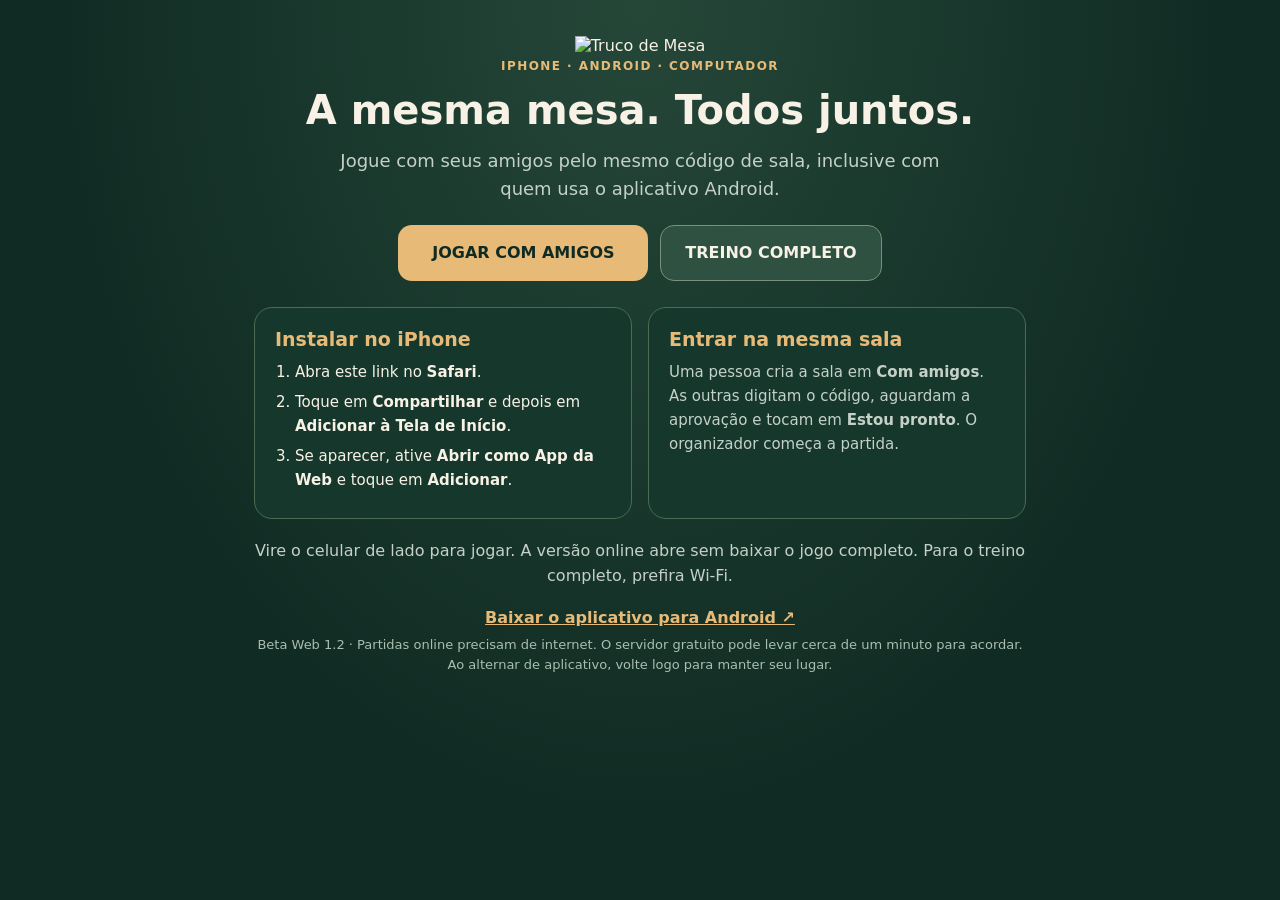
==== deployment/web_public/index.html @ ecbd345a "Add lightweight installable iPhone client sharing Android rooms" ====
<!doctype html>
<html lang="pt-BR">
<head>
  <meta charset="utf-8">
  <meta name="viewport" content="width=device-width, initial-scale=1, maximum-scale=1, viewport-fit=cover">
  <meta name="theme-color" content="#102b23">
  <meta name="apple-mobile-web-app-capable" content="yes">
  <meta name="apple-mobile-web-app-status-bar-style" content="black-translucent">
  <meta name="apple-mobile-web-app-title" content="Truco de Mesa">
  <meta name="description" content="Truco de Mesa no iPhone, Android e computador. Entre na mesma sala dos seus amigos.">
  <link rel="manifest" href="manifest.webmanifest">
  <link rel="apple-touch-icon" href="icons/apple-touch-icon.png">
  <link rel="icon" href="icons/icon-192.png">
  <title>Truco de Mesa · Jogar com amigos</title>
  
  <style>
    :root{color-scheme:dark;font-family:system-ui,-apple-system,BlinkMacSystemFont,sans-serif;background:#102b23;color:#f8f1e6}
    *{box-sizing:border-box}body{margin:0;min-height:100vh;min-height:100dvh;background:radial-gradient(ellipse at top,#254738,#102b23 65%)}
    button,a,input{font:inherit}button,.download{cursor:pointer;touch-action:manipulation}button{border:0;border-radius:14px;padding:17px 24px;font-weight:750;min-height:56px}
    .actions a{display:inline-flex;justify-content:center;align-items:center;border-radius:14px;padding:17px 24px;min-height:56px;text-decoration:none;font-weight:750}.actions a:focus-visible,button:focus-visible,a:focus-visible{outline:3px solid #f8f1e6;outline-offset:4px}
    #welcome{max-width:820px;margin:auto;padding:max(28px,env(safe-area-inset-top)) max(24px,env(safe-area-inset-right)) max(32px,env(safe-area-inset-bottom)) max(24px,env(safe-area-inset-left));text-align:center}
    .brand{width:min(440px,85%);max-height:200px;object-fit:contain;margin:8px auto 4px}.eyebrow{letter-spacing:.12em;font-size:12px;font-weight:750;color:#e8ba77}
    h1{font-size:clamp(27px,5vw,40px);line-height:1.15;margin:14px 0}p{line-height:1.55;color:#c5d0c8;margin:12px 0}
    .lead{font-size:18px;max-width:600px;margin:12px auto 22px}.actions{display:flex;gap:12px;justify-content:center;flex-wrap:wrap;margin:22px 0}
    #play{background:#e8ba77;color:#102b23;min-width:250px}#practice{background:#2e5141;color:#f8f1e6;border:1px solid #78917d}button:disabled{opacity:.6;cursor:wait}
    .info{display:grid;grid-template-columns:1fr 1fr;gap:16px;text-align:left;margin:26px 0 20px}.box{border:1px solid #4c6a54;background:#16382c;border-radius:18px;padding:20px}.box h2{font-size:19px;color:#e8ba77;margin:0 0 10px}.box p,.box ol{font-size:15px;margin:0;line-height:1.6}.box ol{padding-left:20px}.box li{margin:6px 0}
    .download{display:inline-block;color:#e8ba77;font-weight:700;margin:8px 0}small{color:#aabeb0;font-size:13px;line-height:1.5;display:block}
    #load{display:none;max-width:450px;margin:22px auto}progress{width:100%;height:12px;accent-color:#e8ba77}#status{min-height:26px;font-size:15px}#retry{display:none;background:#e8ba77;color:#102b23;margin:12px auto}
    #stage{display:none;position:fixed;inset:env(safe-area-inset-top) env(safe-area-inset-right) env(safe-area-inset-bottom) env(safe-area-inset-left);background:#102b23;overflow:hidden}
    #canvas{display:block;width:100%;height:100%;outline:0;touch-action:none}body.playing{overflow:hidden;background:#102b23}
    #rotate{display:none;position:fixed;inset:0;background:#102b23;z-index:5;align-items:center;justify-content:center;text-align:center;padding:40px}#rotate h2{color:#e8ba77;font-size:28px}#rotate .phone{font-size:64px;display:block;transform:rotate(90deg)}
    @media(max-width:560px){.info{grid-template-columns:1fr}.brand{max-height:145px}.lead{font-size:17px}.actions>*{width:100%}}
    @media(orientation:landscape) and (max-height:500px){#welcome{max-width:960px;padding-top:12px}.brand{width:220px;height:90px;margin:0}h1{font-size:26px;margin:4px}.lead{margin:6px auto}.actions{margin:12px 0}.info{margin:14px 0}.box{padding:14px}}
    @media(orientation:portrait) and (max-width:800px){body.playing #rotate{display:flex}}
  </style>
</head>
<body>
  <main id="welcome">
    <img class="brand" src="logo.png" alt="Truco de Mesa">
    <div class="eyebrow">IPHONE · ANDROID · COMPUTADOR</div>
    <h1>A mesma mesa. Todos juntos.</h1>
    <p class="lead">Jogue com seus amigos pelo mesmo código de sala, inclusive com quem usa o aplicativo Android.</p>
    <div class="actions"><a id="play" href="./online/">JOGAR COM AMIGOS</a><a id="practice" href="./treino.html">TREINO COMPLETO</a></div>
    <div id="load" role="status" aria-live="polite"><progress id="progress"></progress><p id="status">Preparando o jogo…</p><button id="retry">TENTAR NOVAMENTE</button></div>
    <div class="info">
      <section class="box"><h2>Instalar no iPhone</h2><ol><li>Abra este link no <b>Safari</b>.</li><li>Toque em <b>Compartilhar</b> e depois em <b>Adicionar à Tela de Início</b>.</li><li>Se aparecer, ative <b>Abrir como App da Web</b> e toque em <b>Adicionar</b>.</li></ol></section>
      <section class="box"><h2>Entrar na mesma sala</h2><p>Uma pessoa cria a sala em <b>Com amigos</b>. As outras digitam o código, aguardam a aprovação e tocam em <b>Estou pronto</b>. O organizador começa a partida.</p></section>
    </div>
    <p>Vire o celular de lado para jogar. A versão online abre sem baixar o jogo completo. Para o treino completo, prefira Wi-Fi.</p>
    <a class="download" href="https://github.com/matheushsilvams-jpg/truco-de-mesa-apk/releases/tag/v0.4.0-beta2" target="_blank" rel="noopener">Baixar o aplicativo para Android ↗</a>
    <small>Beta Web 1.2 · Partidas online precisam de internet. O servidor gratuito pode levar cerca de um minuto para acordar. Ao alternar de aplicativo, volte logo para manter seu lugar.</small>
  </main>
  <script src="pwa.js" defer></script>
</body>
</html>
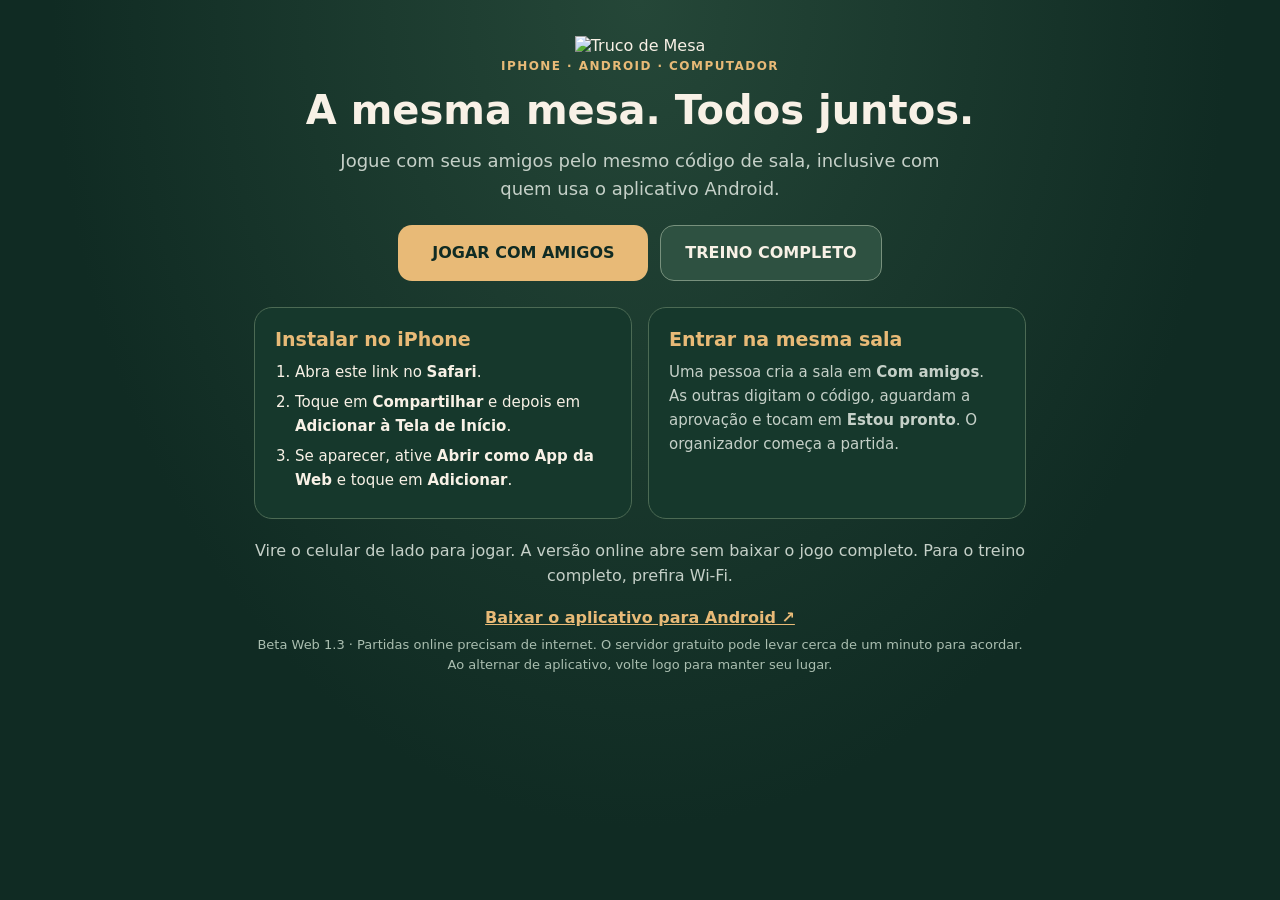
==== commit 3a04f0f1: "Correct web counteroffer labels, team opinions and six-player layout" ====
--- a/deployment/web_public/index.html
+++ b/deployment/web_public/index.html
@@ -48,7 +48,7 @@
     </div>
     <p>Vire o celular de lado para jogar. A versão online abre sem baixar o jogo completo. Para o treino completo, prefira Wi-Fi.</p>
     <a class="download" href="https://github.com/matheushsilvams-jpg/truco-de-mesa-apk/releases/tag/v0.4.0-beta2" target="_blank" rel="noopener">Baixar o aplicativo para Android ↗</a>
-    <small>Beta Web 1.2 · Partidas online precisam de internet. O servidor gratuito pode levar cerca de um minuto para acordar. Ao alternar de aplicativo, volte logo para manter seu lugar.</small>
+    <small>Beta Web 1.3 · Partidas online precisam de internet. O servidor gratuito pode levar cerca de um minuto para acordar. Ao alternar de aplicativo, volte logo para manter seu lugar.</small>
   </main>
   <script src="pwa.js" defer></script>
 </body>
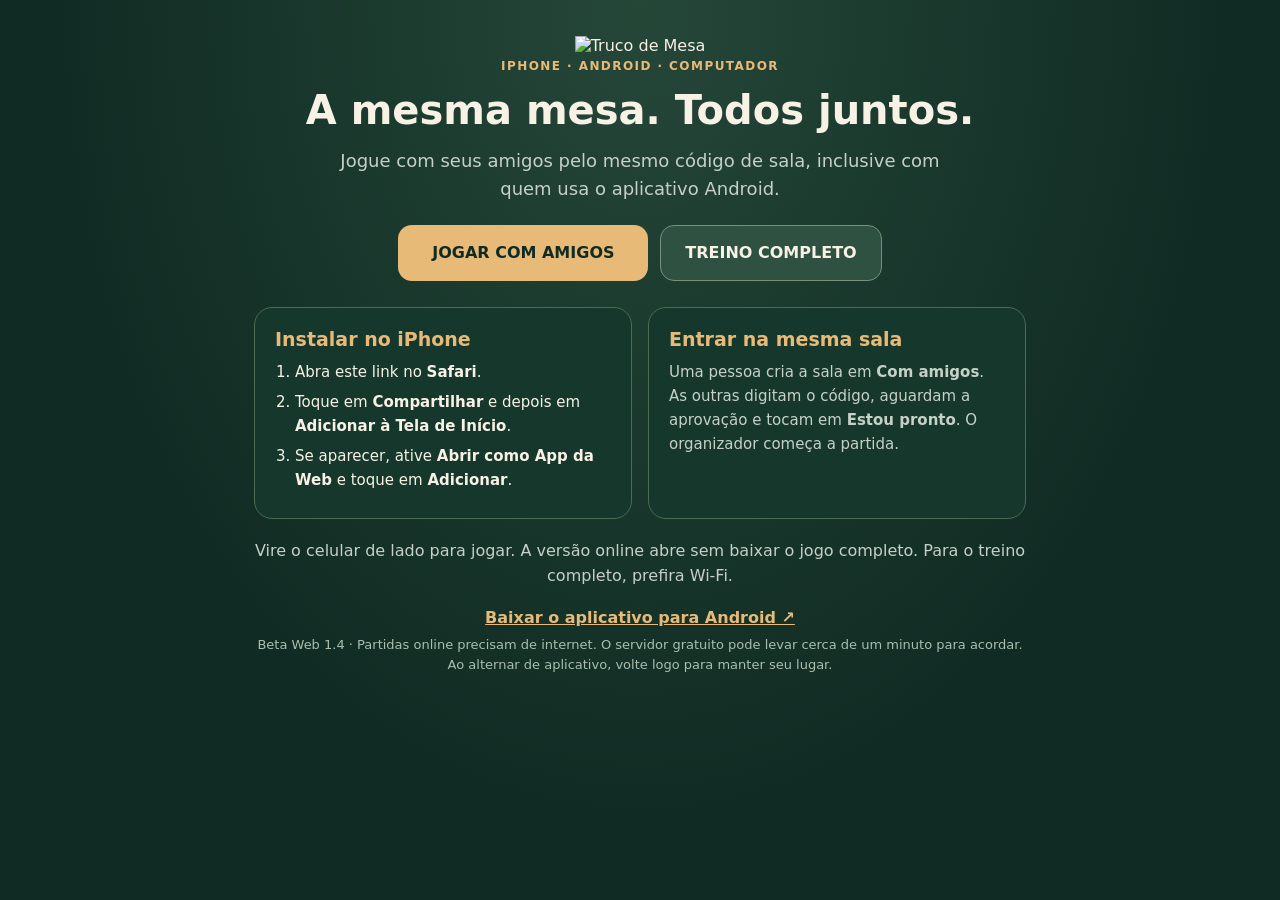
==== commit 87281f71: "Preserve web sessions across rooms and coordinate Safari tabs" ====
--- a/deployment/web_public/index.html
+++ b/deployment/web_public/index.html
@@ -8,7 +8,7 @@
   <meta name="apple-mobile-web-app-status-bar-style" content="black-translucent">
   <meta name="apple-mobile-web-app-title" content="Truco de Mesa">
   <meta name="description" content="Truco de Mesa no iPhone, Android e computador. Entre na mesma sala dos seus amigos.">
-  <link rel="manifest" href="manifest.webmanifest">
+  <link rel="manifest" href="manifest.json">
   <link rel="apple-touch-icon" href="icons/apple-touch-icon.png">
   <link rel="icon" href="icons/icon-192.png">
   <title>Truco de Mesa · Jogar com amigos</title>
@@ -48,7 +48,7 @@
     </div>
     <p>Vire o celular de lado para jogar. A versão online abre sem baixar o jogo completo. Para o treino completo, prefira Wi-Fi.</p>
     <a class="download" href="https://github.com/matheushsilvams-jpg/truco-de-mesa-apk/releases/tag/v0.4.0-beta2" target="_blank" rel="noopener">Baixar o aplicativo para Android ↗</a>
-    <small>Beta Web 1.3 · Partidas online precisam de internet. O servidor gratuito pode levar cerca de um minuto para acordar. Ao alternar de aplicativo, volte logo para manter seu lugar.</small>
+    <small>Beta Web 1.4 · Partidas online precisam de internet. O servidor gratuito pode levar cerca de um minuto para acordar. Ao alternar de aplicativo, volte logo para manter seu lugar.</small>
   </main>
   <script src="pwa.js" defer></script>
 </body>
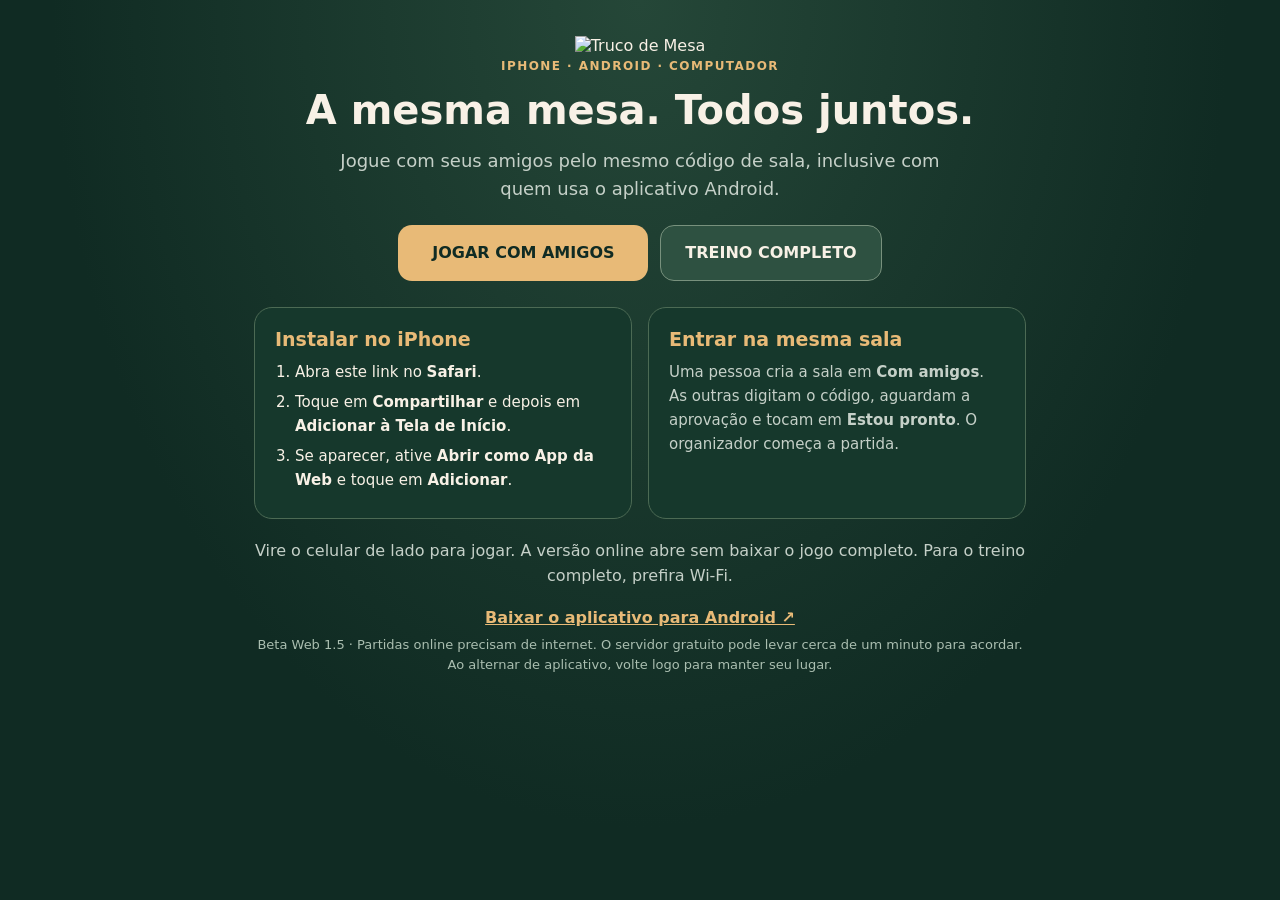
==== commit 4f27174a: "Keep Maluco surprise results hidden until the vira is revealed" ====
--- a/deployment/web_public/index.html
+++ b/deployment/web_public/index.html
@@ -48,7 +48,7 @@
     </div>
     <p>Vire o celular de lado para jogar. A versão online abre sem baixar o jogo completo. Para o treino completo, prefira Wi-Fi.</p>
     <a class="download" href="https://github.com/matheushsilvams-jpg/truco-de-mesa-apk/releases/tag/v0.4.0-beta2" target="_blank" rel="noopener">Baixar o aplicativo para Android ↗</a>
-    <small>Beta Web 1.4 · Partidas online precisam de internet. O servidor gratuito pode levar cerca de um minuto para acordar. Ao alternar de aplicativo, volte logo para manter seu lugar.</small>
+    <small>Beta Web 1.5 · Partidas online precisam de internet. O servidor gratuito pode levar cerca de um minuto para acordar. Ao alternar de aplicativo, volte logo para manter seu lugar.</small>
   </main>
   <script src="pwa.js" defer></script>
 </body>
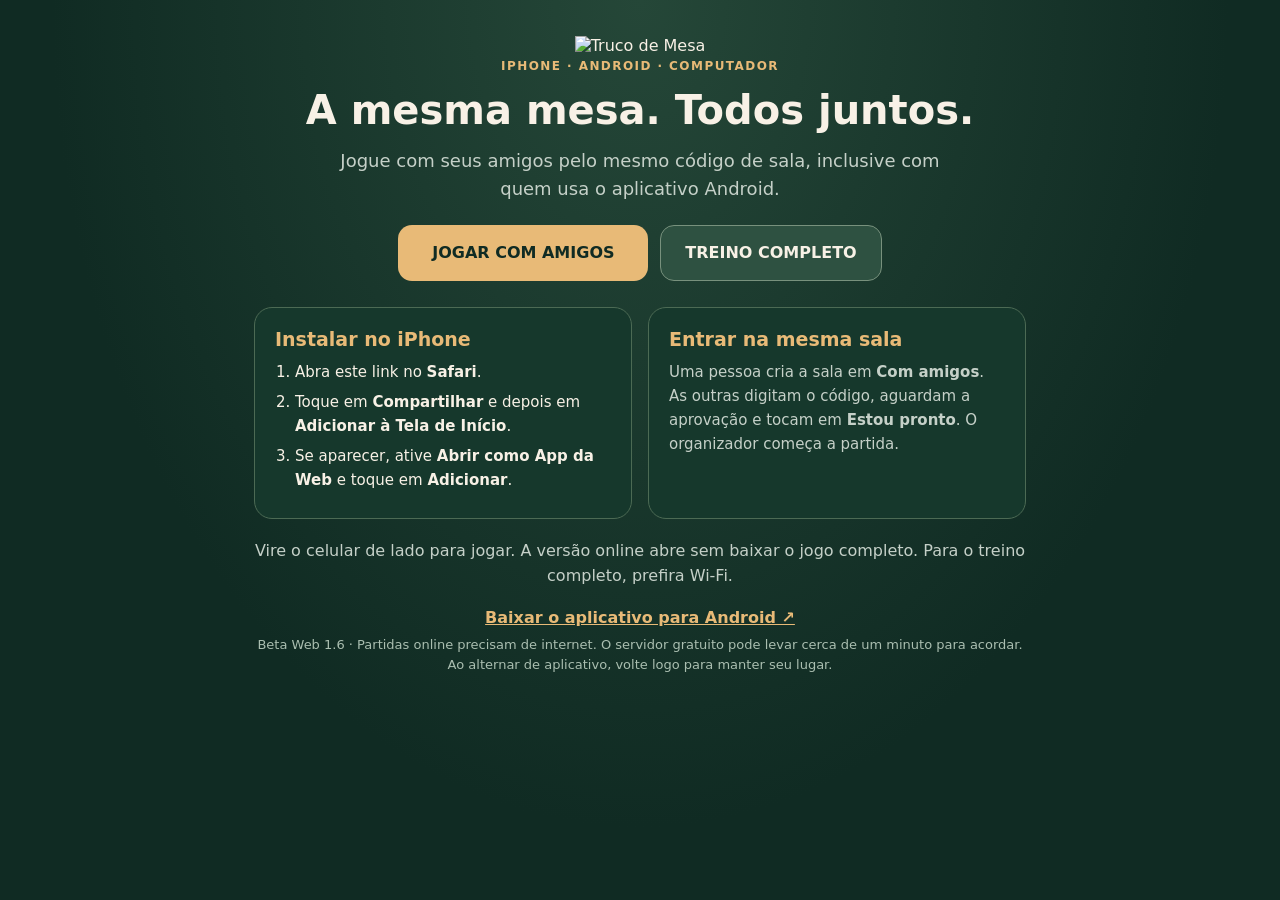
==== commit 2226f42c: "Version browser assets so installed iPhone clients receive current fixes" ====
--- a/deployment/web_public/index.html
+++ b/deployment/web_public/index.html
@@ -48,7 +48,7 @@
     </div>
     <p>Vire o celular de lado para jogar. A versão online abre sem baixar o jogo completo. Para o treino completo, prefira Wi-Fi.</p>
     <a class="download" href="https://github.com/matheushsilvams-jpg/truco-de-mesa-apk/releases/tag/v0.4.0-beta2" target="_blank" rel="noopener">Baixar o aplicativo para Android ↗</a>
-    <small>Beta Web 1.5 · Partidas online precisam de internet. O servidor gratuito pode levar cerca de um minuto para acordar. Ao alternar de aplicativo, volte logo para manter seu lugar.</small>
+    <small>Beta Web 1.6 · Partidas online precisam de internet. O servidor gratuito pode levar cerca de um minuto para acordar. Ao alternar de aplicativo, volte logo para manter seu lugar.</small>
   </main>
   <script src="pwa.js" defer></script>
 </body>
